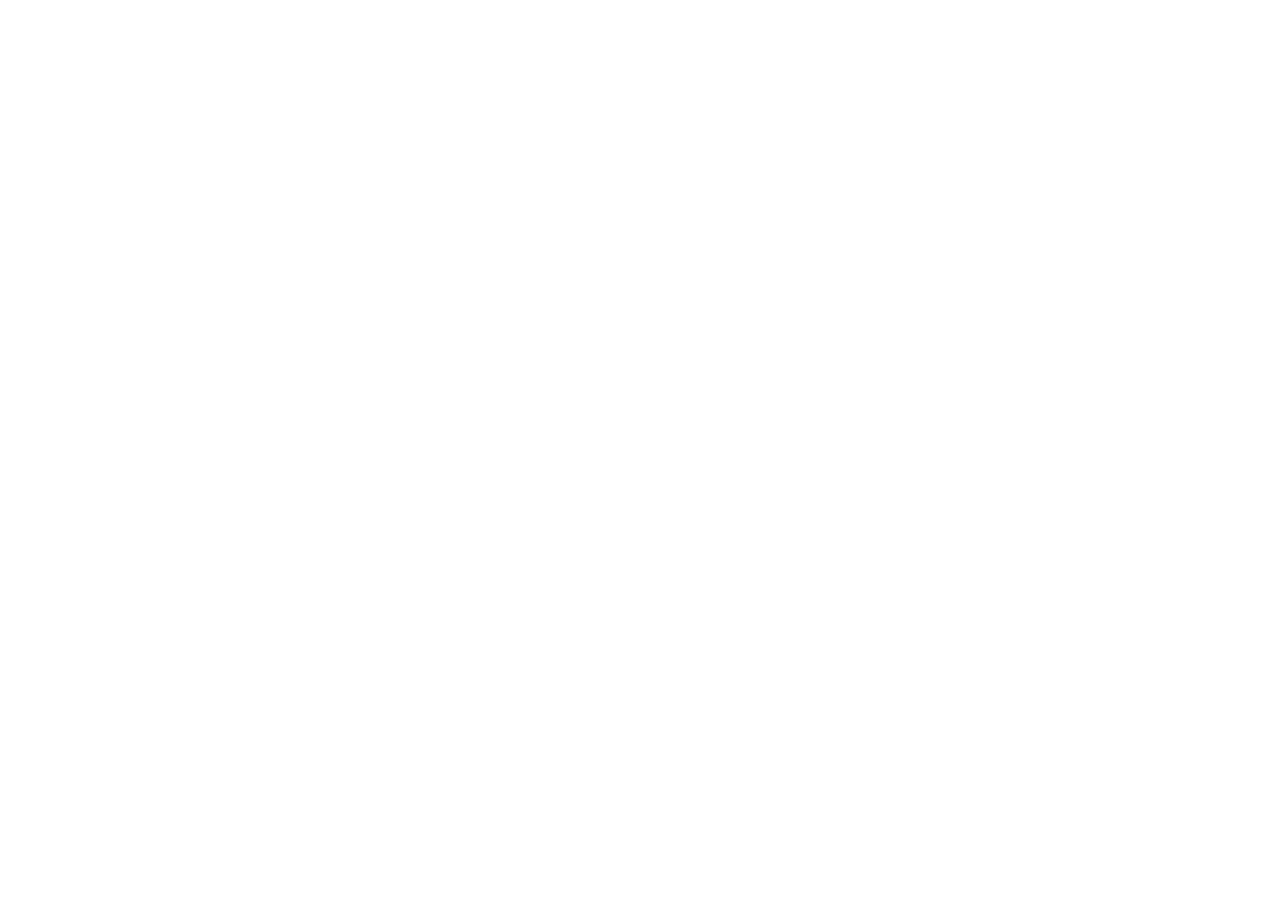
==== src/pages/carros.html @ 4b681c43 "Organizando projeto" ====
<!DOCTYPE html>
<html lang="pt-BR">

<head>
  <meta charset="UTF-8">
  <meta name="viewport" content="width=device-width, initial-scale=1.0">

  <title>Carros | LuxCars</title>
  <meta name="description" content="Carros luxuosos e de alta performance.">

  <link rel="stylesheet" href="src/styles/style.css">
  <link rel="stylesheet" href="../styles/pages/carros.css">
</head>

<body>

</body>

</html>
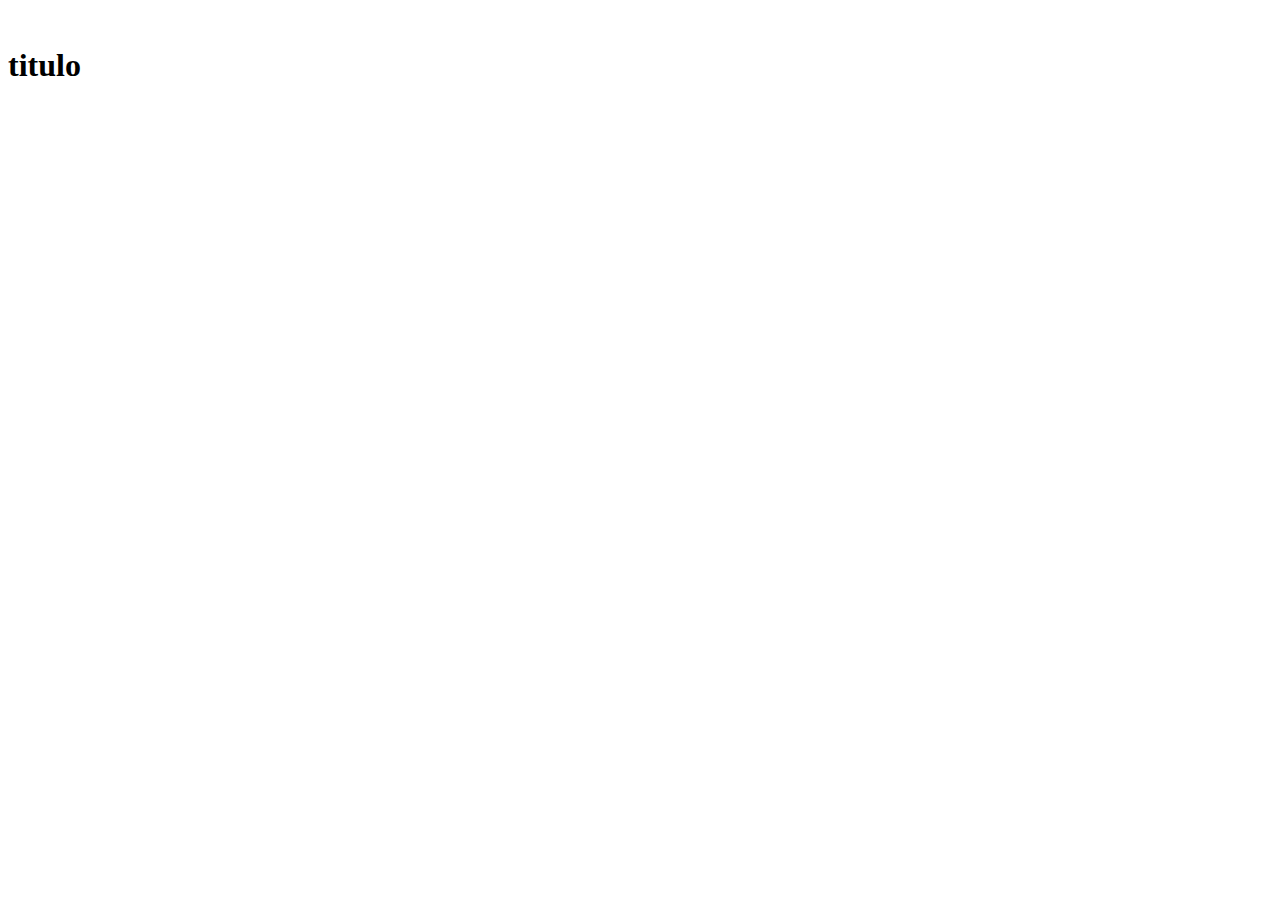
==== commit ed7b8ecb: "subindo imagem dos carros" ====
--- a/src/pages/carros.html
+++ b/src/pages/carros.html
@@ -13,7 +13,17 @@
 </head>
 
 <body>
-
+  <main>
+    <section class="cards">
+      <div class="card">
+        <img src="" alt="">
+        <div>
+          <h1>titulo</h1>
+          <b><span></span></b>
+        </div>
+      </div>
+    </section>
+  </main>
 </body>
 
 </html>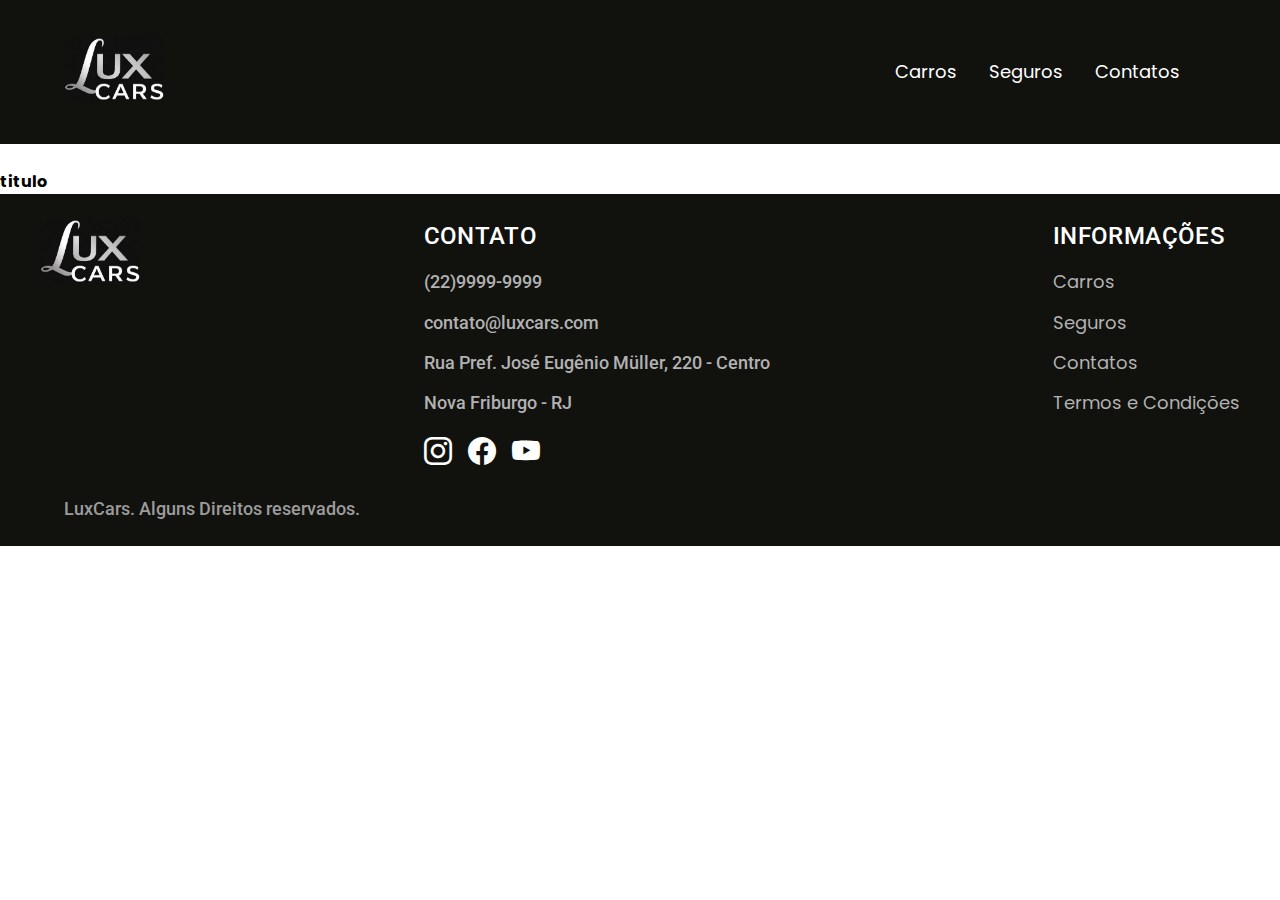
==== commit 45f291c3: "CSS e HTML - Inicio, orçamentos" ====
--- a/src/pages/carros.html
+++ b/src/pages/carros.html
@@ -8,11 +8,27 @@
   <title>Carros | LuxCars</title>
   <meta name="description" content="Carros luxuosos e de alta performance.">
 
-  <link rel="stylesheet" href="src/styles/style.css">
+  <link rel="shortcut icon" href="src/assets/geral/logo.jpg" type="image/x-icon">
+  <link rel="stylesheet" href="../styles/style.css">
   <link rel="stylesheet" href="../styles/pages/carros.css">
 </head>
 
 <body>
+
+  <header class="header-bg">
+    <div class="header container">
+      <a href="./">
+        <img src="../assets/geral/logo.jpg" width="100" height="66" alt="LuxCars">
+      </a>
+      <nav aria-label="menu-navegação">
+        <ul class="header-menu font-1-m cor-0">
+          <li><a href="carros.html">Carros</a></li>
+          <li><a href="seguros.html">Seguros</a></li>
+          <li><a href="contatos.html">Contatos</a></li>
+        </ul>
+      </nav>
+    </div>
+  </header>
   <main>
     <section class="cards">
       <div class="card">
@@ -24,6 +40,44 @@
       </div>
     </section>
   </main>
+
+  <footer class="footer-bg">
+    <div class="footer container">
+      <img src="../assets/geral/logo.jpg" width="100" height="66">
+      <div class="footer-contato">
+        <h3 class="font-2-l-b cor-0">Contato</h3>
+        <ul class="font-2-m cor-5">
+          <li><a href="tel:+552299999999">(22)9999-9999</a></li>
+          <li><a href="mailto:contato@luxcars.com">contato@luxcars.com</a></li>
+          <li>Rua Pref. José Eugênio Müller, 220 - Centro</li>
+          <li>Nova Friburgo - RJ</li>
+        </ul>
+        <div class="footer-redes">
+          <a href="./">
+            <i class="bi bi-instagram"></i>
+          </a>
+          <a href="./">
+            <i class="bi bi-facebook"></i>
+          </a>
+          <a href="./">
+            <i class="bi bi-youtube"></i>
+          </a>
+        </div>
+      </div>
+      <div class="footer-informacoes">
+        <h3 class="font-2-l-b cor-0">Informações</h3>
+        <nav>
+          <ul class="font-1-m cor-5">
+            <li><a href="src/pages/carros.html">Carros</a></li>
+            <li><a href="src/pages/seguros.html">Seguros</a></li>
+            <li><a href="src/pages/contatos.html">Contatos</a></li>
+            <li><a href="src/styles/pages/termos.css">Termos e Condições</a></li>
+          </ul>
+        </nav>
+      </div>
+    </div>
+    <p class="footer-copy font-2-m cor-6 container">LuxCars. Alguns Direitos reservados.</p>
+  </footer>
 </body>
 
 </html>--- a/src/styles/style.css
+++ b/src/styles/style.css
@@ -0,0 +1,17 @@
+/* Reset */
+@import url('./global/reset.css');
+
+/* Bootstrap */
+@import url("https://cdn.jsdelivr.net/npm/bootstrap-icons@1.11.3/font/bootstrap-icons.min.css");
+
+/* Fontes */
+@import url('https://fonts.googleapis.com/css2?family=Poppins:wght@400;500;700&family=Roboto:wght@400;500;700&display=swap');
+
+/* Utilidades */
+@import url("./utilidades/cores.css");
+@import url("./utilidades/tipografias.css");
+
+/* global */
+@import url("./global/componentes.css");
+@import url("./global/header.css");
+@import url("global/footer.css");
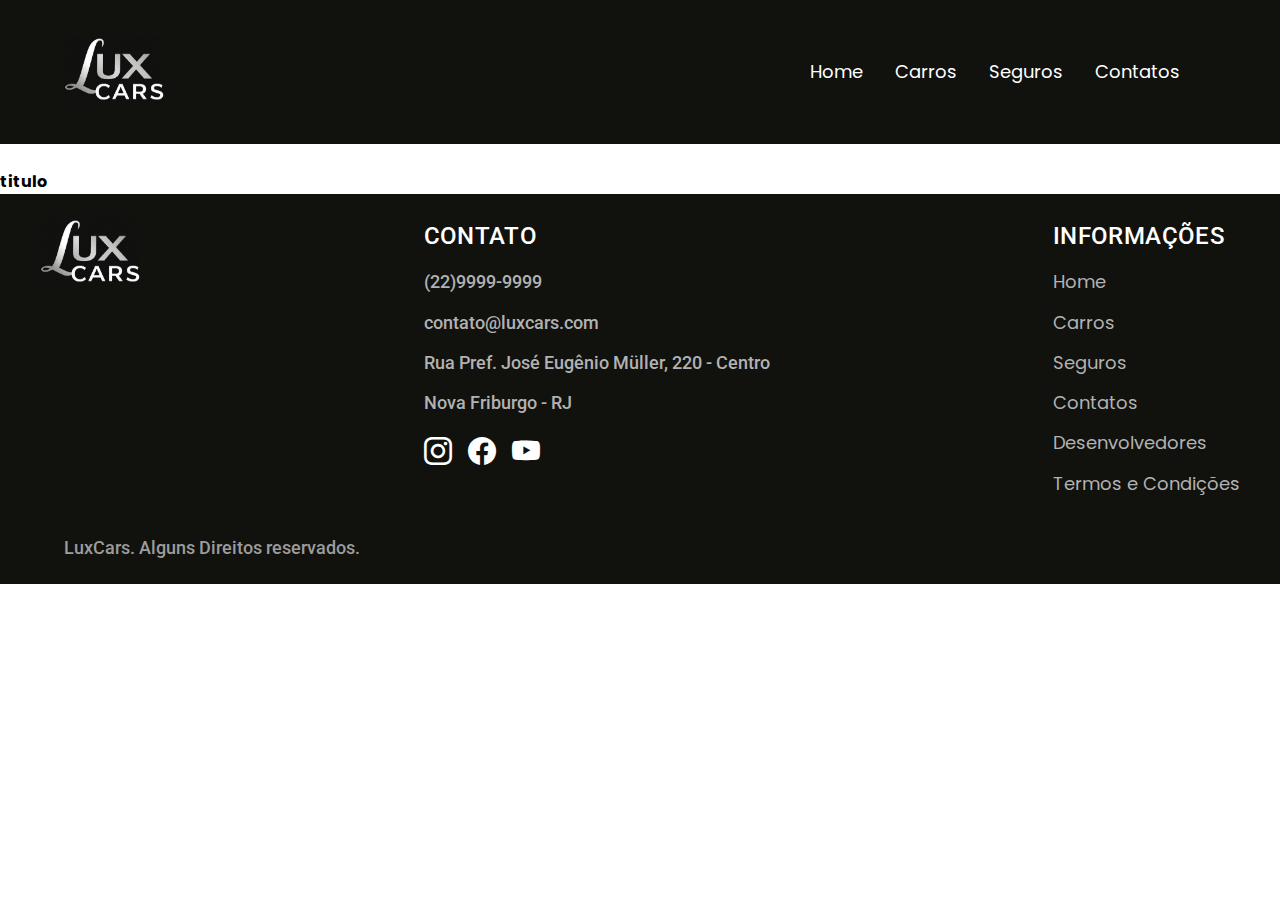
==== commit 5bae042a: "Correções HTML e CSS" ====
--- a/src/pages/carros.html
+++ b/src/pages/carros.html
@@ -8,7 +8,7 @@
   <title>Carros | LuxCars</title>
   <meta name="description" content="Carros luxuosos e de alta performance.">
 
-  <link rel="shortcut icon" href="src/assets/geral/logo.jpg" type="image/x-icon">
+  <link rel="shortcut icon" href="../assets/geral/logo.jpg" type="image/x-icon">
   <link rel="stylesheet" href="../styles/style.css">
   <link rel="stylesheet" href="../styles/pages/carros.css">
 </head>
@@ -22,6 +22,7 @@
       </a>
       <nav aria-label="menu-navegação">
         <ul class="header-menu font-1-m cor-0">
+          <li><a href="../../index.html">Home</a></li>
           <li><a href="carros.html">Carros</a></li>
           <li><a href="seguros.html">Seguros</a></li>
           <li><a href="contatos.html">Contatos</a></li>
@@ -29,6 +30,7 @@
       </nav>
     </div>
   </header>
+
   <main>
     <section class="cards">
       <div class="card">
@@ -68,10 +70,12 @@
         <h3 class="font-2-l-b cor-0">Informações</h3>
         <nav>
           <ul class="font-1-m cor-5">
-            <li><a href="src/pages/carros.html">Carros</a></li>
-            <li><a href="src/pages/seguros.html">Seguros</a></li>
-            <li><a href="src/pages/contatos.html">Contatos</a></li>
-            <li><a href="src/styles/pages/termos.css">Termos e Condições</a></li>
+            <li><a href="../../index.html">Home</a></li>
+            <li><a href="carros.html">Carros</a></li>
+            <li><a href="seguros.html">Seguros</a></li>
+            <li><a href="contatos.html">Contatos</a></li>
+            <li><a href="desenvolvedores.html">Desenvolvedores</a></li>
+            <li><a href="termos.html">Termos e Condições</a></li>
           </ul>
         </nav>
       </div>
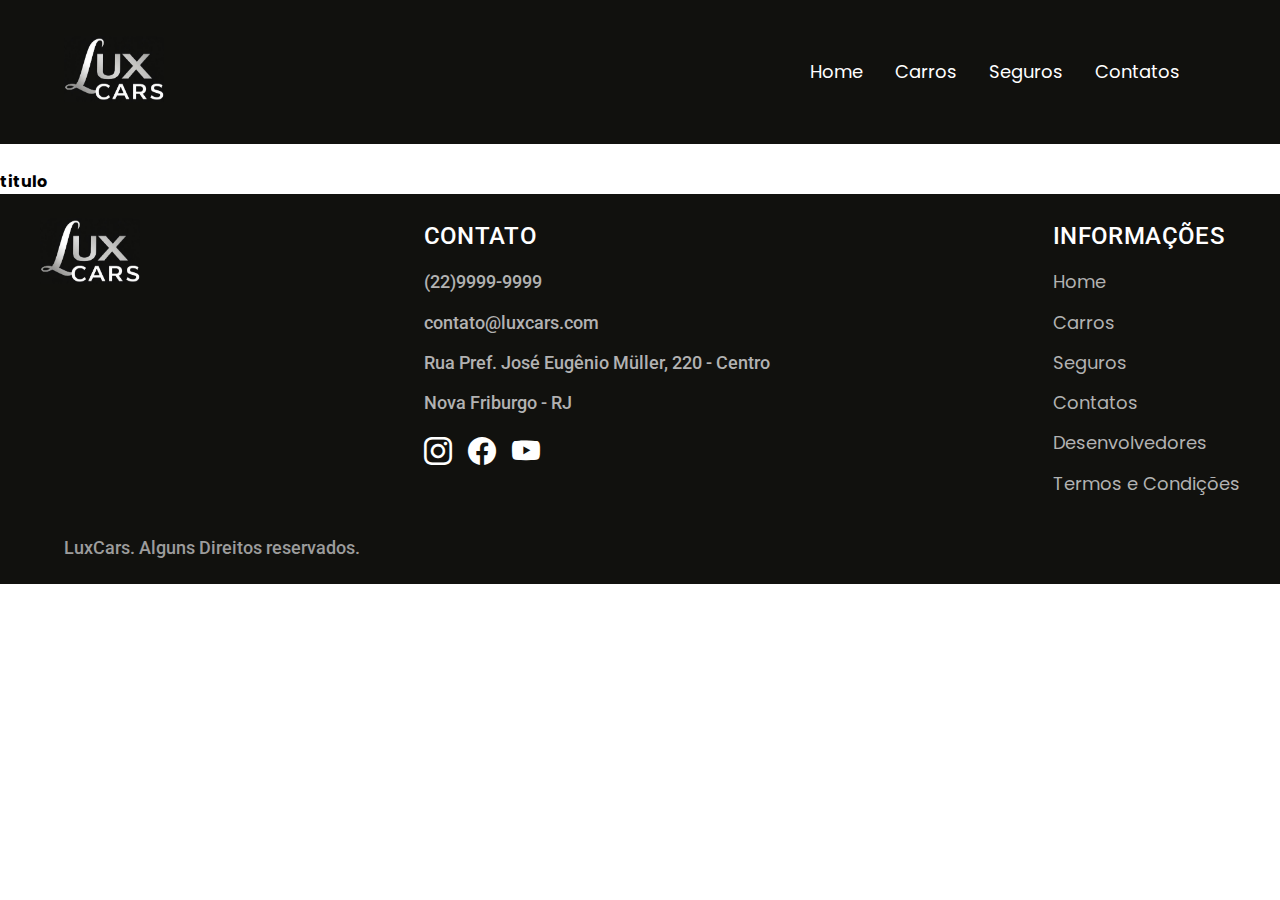
==== commit f349e52e: "Reutilizavel de código - Header e Footer" ====
--- a/src/pages/carros.html
+++ b/src/pages/carros.html
@@ -15,21 +15,7 @@
 
 <body>
 
-  <header class="header-bg">
-    <div class="header container">
-      <a href="./">
-        <img src="../assets/geral/logo.jpg" width="100" height="66" alt="LuxCars">
-      </a>
-      <nav aria-label="menu-navegação">
-        <ul class="header-menu font-1-m cor-0">
-          <li><a href="../../index.html">Home</a></li>
-          <li><a href="carros.html">Carros</a></li>
-          <li><a href="seguros.html">Seguros</a></li>
-          <li><a href="contatos.html">Contatos</a></li>
-        </ul>
-      </nav>
-    </div>
-  </header>
+  <header id="reutilizar-cabecalho"></header>
 
   <main>
     <section class="cards">
@@ -43,45 +29,9 @@
     </section>
   </main>
 
-  <footer class="footer-bg">
-    <div class="footer container">
-      <img src="../assets/geral/logo.jpg" width="100" height="66">
-      <div class="footer-contato">
-        <h3 class="font-2-l-b cor-0">Contato</h3>
-        <ul class="font-2-m cor-5">
-          <li><a href="tel:+552299999999">(22)9999-9999</a></li>
-          <li><a href="mailto:contato@luxcars.com">contato@luxcars.com</a></li>
-          <li>Rua Pref. José Eugênio Müller, 220 - Centro</li>
-          <li>Nova Friburgo - RJ</li>
-        </ul>
-        <div class="footer-redes">
-          <a href="./">
-            <i class="bi bi-instagram"></i>
-          </a>
-          <a href="./">
-            <i class="bi bi-facebook"></i>
-          </a>
-          <a href="./">
-            <i class="bi bi-youtube"></i>
-          </a>
-        </div>
-      </div>
-      <div class="footer-informacoes">
-        <h3 class="font-2-l-b cor-0">Informações</h3>
-        <nav>
-          <ul class="font-1-m cor-5">
-            <li><a href="../../index.html">Home</a></li>
-            <li><a href="carros.html">Carros</a></li>
-            <li><a href="seguros.html">Seguros</a></li>
-            <li><a href="contatos.html">Contatos</a></li>
-            <li><a href="desenvolvedores.html">Desenvolvedores</a></li>
-            <li><a href="termos.html">Termos e Condições</a></li>
-          </ul>
-        </nav>
-      </div>
-    </div>
-    <p class="footer-copy font-2-m cor-6 container">LuxCars. Alguns Direitos reservados.</p>
-  </footer>
+  <footer id="reutilizar-rodape"></footer>
+
+  <script src="../scripts/script.js"></script>
 </body>
 
 </html>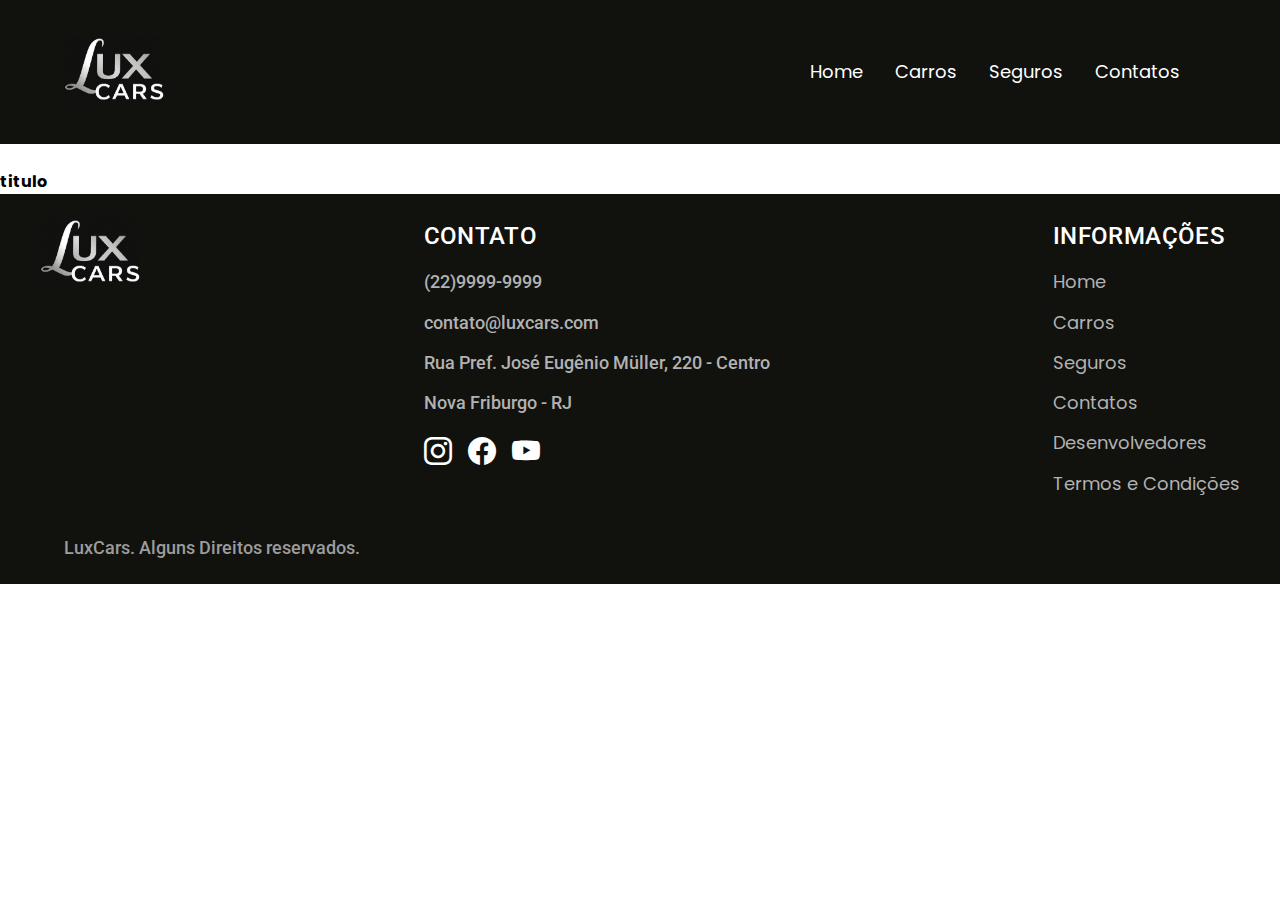
==== commit 1702f333: "Estrutura da página inicial concluida" ====
--- a/src/pages/carros.html
+++ b/src/pages/carros.html
@@ -14,7 +14,6 @@
 </head>
 
 <body>
-
   <header id="reutilizar-cabecalho"></header>
 
   <main>
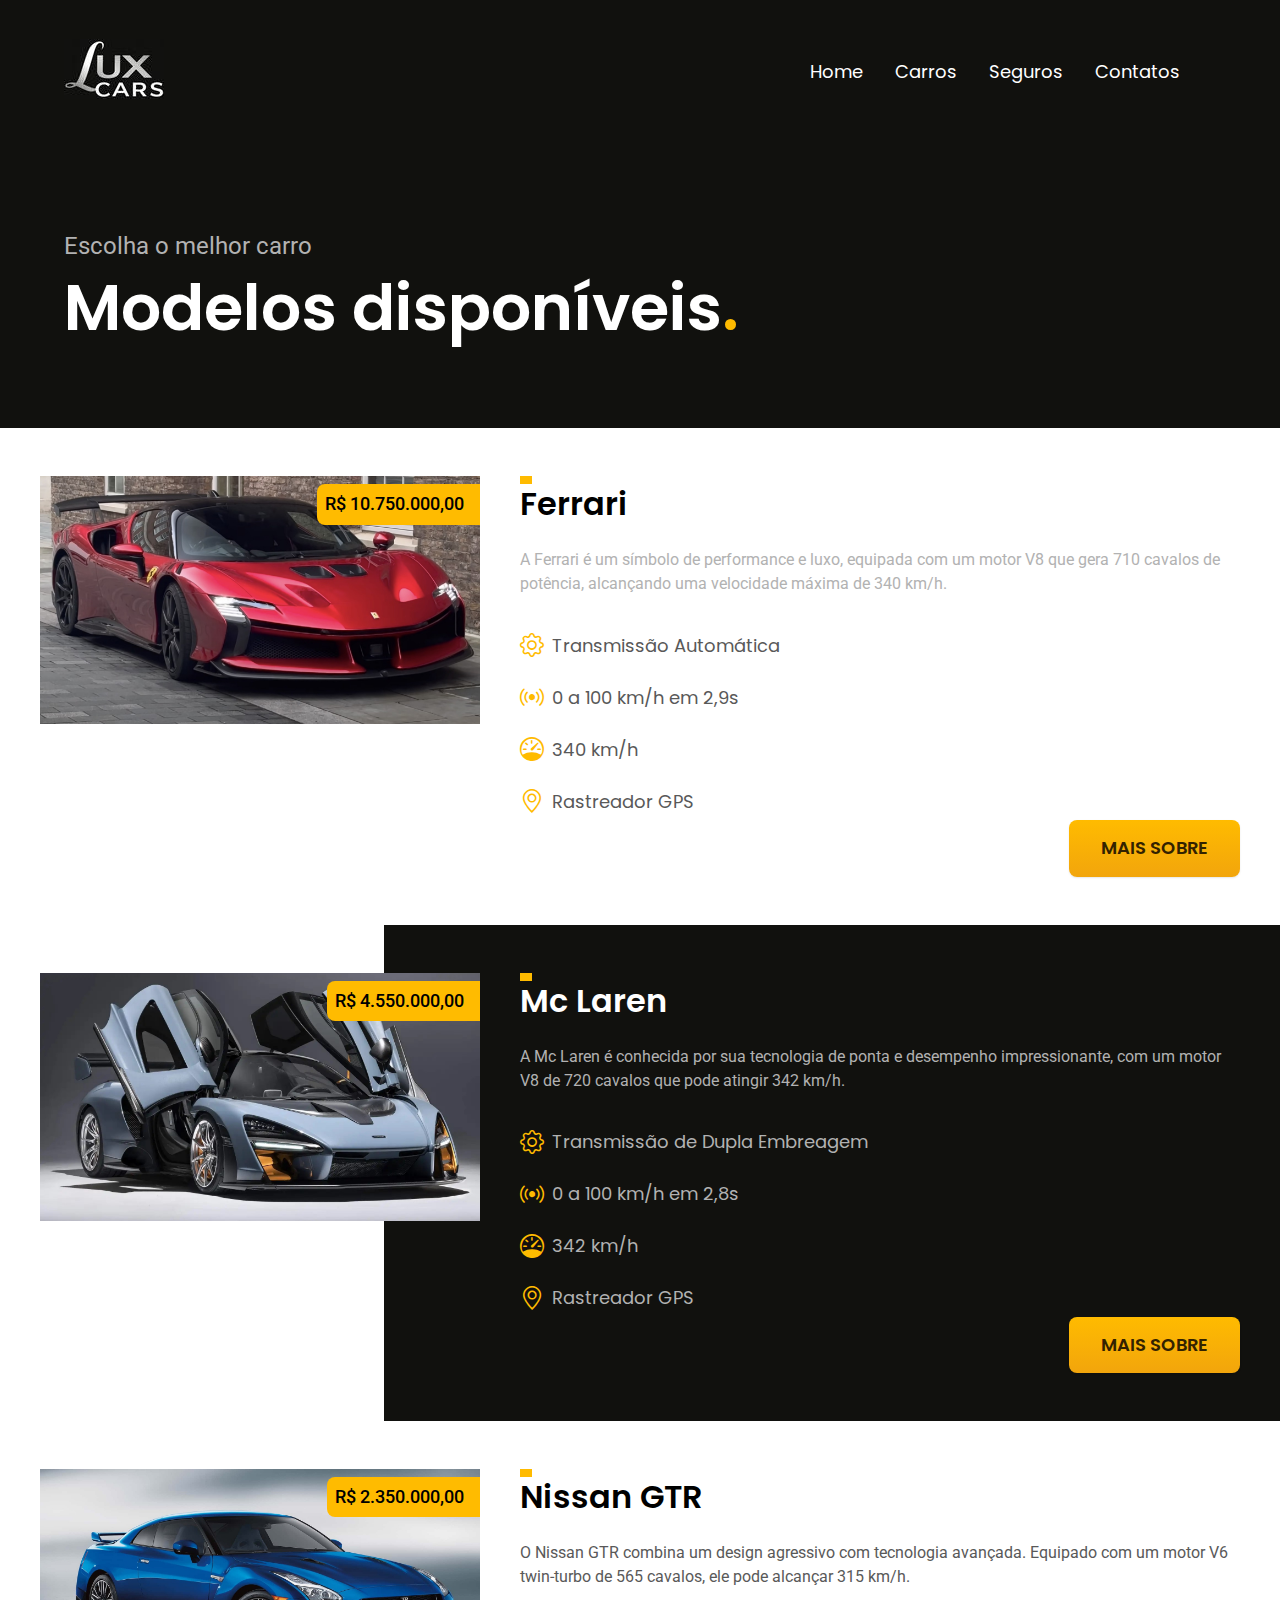
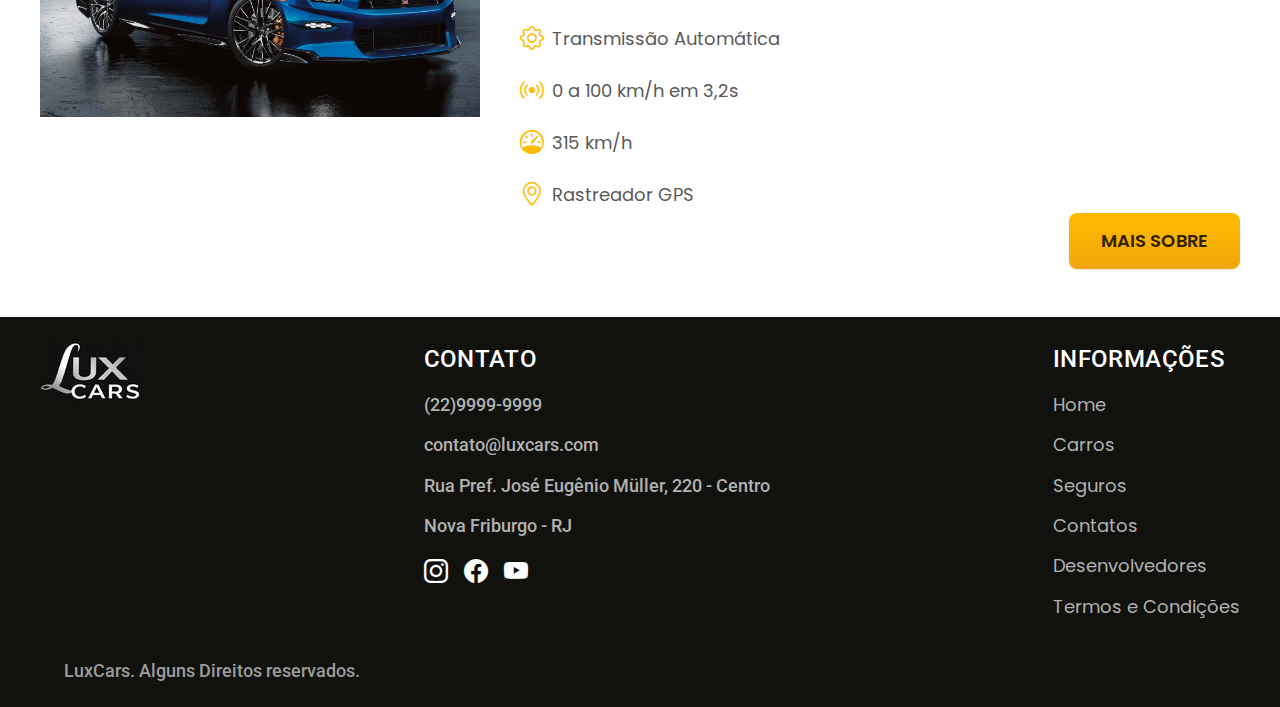
==== commit bc0feb93: "Função ver mais carros - script" ====
--- a/src/pages/carros.html
+++ b/src/pages/carros.html
@@ -17,15 +17,104 @@
   <header id="reutilizar-cabecalho"></header>
 
   <main>
-    <section class="cards">
-      <div class="card">
-        <img src="" alt="">
-        <div>
-          <h1>titulo</h1>
-          <b><span></span></b>
+    <div class="titulo-bg">
+      <div class="titulo container">
+        <p class="font-2-l cor-5">Escolha o melhor carro</p>
+        <h1 class="font-1-xxl cor-0">Modelos disponíveis<span class="cor-p1">.</span></h1>
+      </div>
+    </div>
+    <div class="carros container">
+      <div class="carros-imagem">
+        <img src="../assets/carros/4_Ferrari-Londres-aa.jpg" alt="Ferrari" width="440" height="248">
+        <span class="font-2-m cor-0">R$ 10.750.000,00</span>
+      </div>
+      <div class="carros-conteudo">
+        <h2 class="font-1-xl cor-12">Ferrari</h2>
+        <p class="font-2-s cor-5">A Ferrari é um símbolo de performance e luxo, equipada com um motor V8 que gera 710
+          cavalos de potência, alcançando uma velocidade máxima de 340 km/h.</p>
+        <ul class="font-1-m cor-8">
+          <li>
+            <i class="bi bi-gear font-2-l-b cor-p1"></i>
+            Transmissão Automática
+          </li>
+          <li>
+            <i class="bi bi-broadcast font-2-l-b cor-p1"></i>
+            0 a 100 km/h em 2,9s
+          </li>
+          <li>
+            <i class="bi bi-speedometer font-2-l-b cor-p1"></i>
+            340 km/h
+          </li>
+          <li>
+            <i class="bi bi-geo-alt font-2-l-b cor-p1"></i>
+            Rastreador GPS
+          </li>
+        </ul>
+        <a class="botao seta" href="orcamentos.html">Mais Sobre</a>
+      </div>
+    </div>
+    <div class="carros-bg">
+      <div class="carros container">
+        <div class="carros-imagem">
+          <img src="../assets/carros/6_mclaren--aa.jpg" alt="Mc Laren" width="440" height="248">
+          <span class="font-2-m cor-0">R$ 4.550.000,00</span>
+        </div>
+        <div class="carros-conteudo">
+          <h2 class="font-1-xl cor-0">Mc Laren</h2>
+          <p class="font-2-s cor-5">A Mc Laren é conhecida por sua tecnologia de ponta e desempenho impressionante, com
+            um motor V8 de 720 cavalos que pode atingir 342 km/h.</p>
+          <ul class="font-1-m cor-5">
+            <li>
+              <i class="bi bi-gear font-2-l-b cor-p1"></i>
+              Transmissão de Dupla Embreagem
+            </li>
+            <li>
+              <i class="bi bi bi-broadcast font-2-l-b cor-p1"></i>
+              0 a 100 km/h em 2,8s
+            </li>
+            <li>
+              <i class="bi bi-speedometer font-2-l-b cor-p1"></i>
+              342 km/h
+            </li>
+            <li>
+              <i class="bi bi-geo-alt font-2-l-b cor-p1"></i>
+              Rastreador GPS
+            </li>
+          </ul>
+          <a class="botao seta" href="orcamentos.html">Mais Sobre</a>
         </div>
       </div>
-    </section>
+    </div>
+    <div class="carros container">
+      <div class="carros-imagem">
+        <img src="../assets/carros/5_Nissan GT-R--aa.jpg" alt="Nissan GTR" width="440" height="248">
+        <span class="font-2-m cor-0">R$ 2.350.000,00</span>
+      </div>
+      <div class="carros-conteudo">
+        <h2 class="font-1-xl">Nissan GTR</h2>
+        <p class="font-2-s cor-8">O Nissan GTR combina um design agressivo com tecnologia avançada. Equipado com um
+          motor V6 twin-turbo de 565 cavalos, ele pode alcançar 315 km/h.</p>
+        <ul class="font-1-m cor-8">
+          <li>
+            <i class="bi bi-gear font-2-l-b cor-p1"></i>
+            Transmissão Automática
+          </li>
+          <li>
+            <i class="bi bi bi-broadcast font-2-l-b cor-p1"></i>
+            0 a 100 km/h em 3,2s
+          </li>
+          <li>
+            <i class="bi bi-speedometer font-2-l-b cor-p1"></i>
+            315 km/h
+          </li>
+          <li>
+            <i class="bi bi-geo-alt font-2-l-b cor-p1"></i>
+            Rastreador GPS
+          </li>
+        </ul>
+        <a class="botao seta" href="orcamentos.html">Mais Sobre</a>
+      </div>
+    </div>
   </main>
 
   <footer id="reutilizar-rodape"></footer>
--- a/src/styles/pages/carros.css
+++ b/src/styles/pages/carros.css
@@ -0,0 +1,65 @@
+.carros-bg {
+  background: linear-gradient(to right, var(--cor-0) 30%, var(--cor-11) 0%);
+}
+
+.carros {
+  display: flex;
+  gap: 2.5rem;
+  padding: 3rem 0;
+}
+
+.carros-imagem {
+  position: relative;
+}
+
+.carros-imagem span {
+  background: var(--cor-p1);
+  color: var(--cor-12);
+  display: inline-block;
+  padding: 0.5rem 1rem 0.5rem 0.5rem;
+  position: absolute;
+  right: 0;
+  top: 0.5rem;
+  border-radius: 0.5rem 0 0 0.5rem;
+}
+
+.carros-conteudo {
+  display: flex;
+  flex-direction: column;
+  align-content: start;
+}
+
+.carros h2 {
+  margin: 0 0 1.5rem 0;
+}
+
+.carros h2::before {
+  content: "";
+  display: block;
+  width: 12px;
+  height: 8px;
+  background-color: var(--cor-p1);
+}
+
+.carros p {
+  margin: 0 0 2rem 0;
+}
+
+.carros a {
+  place-self: end;
+}
+
+.carros li {
+  display: flex;
+  align-items: center;
+  gap: 0.5rem;
+}
+
+.carros li+li {
+  margin: 1rem 0 0 0;
+}
+
+.carros-conteudo img {
+  width: 24px;
+  margin: 0 0.5rem 0 0;
+}